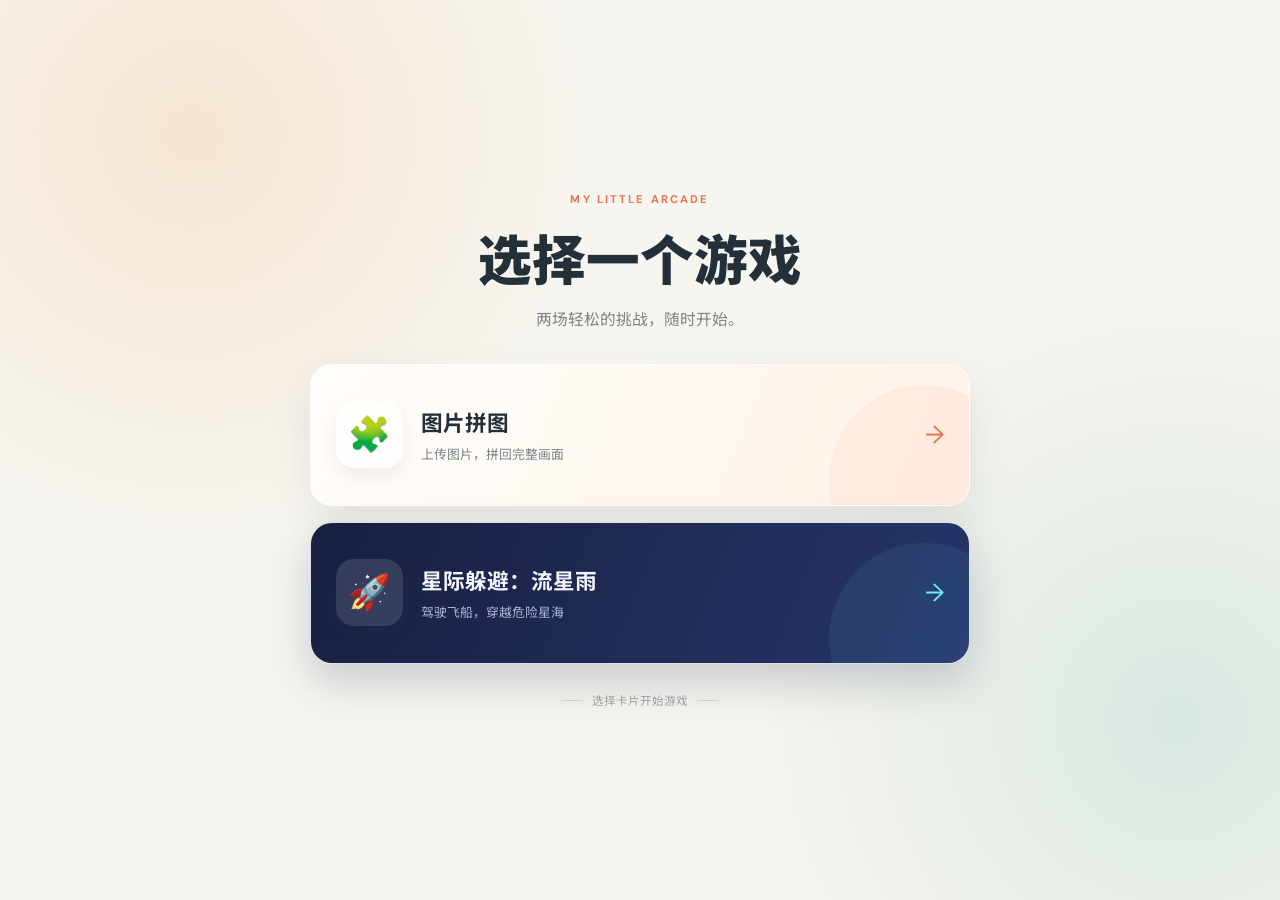
==== index.html @ c63aa3f0 "feat: add asteroid and puzzle games with HTML, CSS, and JavaScript implementations - Created asteroi" ====
<!doctype html>
<html lang="zh-CN">
<head>
  <meta charset="UTF-8">
  <meta name="viewport" content="width=device-width, initial-scale=1.0">
  <meta name="description" content="my-games 小游戏集合">
  <title>小游戏集合</title>
  <link rel="stylesheet" href="home.css">
</head>
<body>
  <main class="home-shell">
    <section class="home-content" aria-labelledby="home-title">
      <header class="home-heading">
        <p class="home-kicker">MY LITTLE ARCADE</p>
        <h1 id="home-title">选择一个游戏</h1>
        <p>两场轻松的挑战，随时开始。</p>
      </header>

      <nav class="game-grid" aria-label="游戏列表">
        <a class="game-card puzzle-card" href="puzzle.html">
          <span class="game-icon" aria-hidden="true">🧩</span>
          <span class="game-info"><strong>图片拼图</strong><small>上传图片，拼回完整画面</small></span>
          <span class="card-arrow" aria-hidden="true">→</span>
        </a>
        <a class="game-card space-card" href="asteroid.html">
          <span class="game-icon" aria-hidden="true">🚀</span>
          <span class="game-info"><strong>星际躲避：流星雨</strong><small>驾驶飞船，穿越危险星海</small></span>
          <span class="card-arrow" aria-hidden="true">→</span>
        </a>
      </nav>

      <footer class="home-footer"><span></span> 选择卡片开始游戏 <span></span></footer>
    </section>
  </main>
</body>
</html>
---- home.css ----
@import url('https://fonts.googleapis.com/css2?family=DM+Sans:wght@400;500;700&family=Noto+Sans+SC:wght@400;500;700;900&display=swap');

:root { --ink: #23303a; --muted: #7b8588; --paper: #f7f5ef; --coral: #e67352; }
* { box-sizing: border-box; }
body { min-width: 320px; min-height: 100vh; margin: 0; color: var(--ink); font-family: 'DM Sans', 'Noto Sans SC', sans-serif; background: radial-gradient(circle at 15% 15%, rgba(238, 191, 144, 0.3), transparent 29%), radial-gradient(circle at 92% 80%, rgba(167, 209, 201, 0.36), transparent 31%), var(--paper); }
.home-shell { display: grid; min-height: 100vh; padding: 30px 16px; place-items: center; }
.home-content { width: min(100%, 660px); animation: appear 550ms ease-out both; }
.home-heading { margin: 0 0 34px; text-align: center; }.home-kicker { margin: 0 0 12px; color: var(--coral); font-size: 0.7rem; font-weight: 700; letter-spacing: 0.19em; }
h1 { margin: 0; font-family: 'Noto Sans SC', sans-serif; font-size: clamp(2rem, 7vw, 3.35rem); font-weight: 900; letter-spacing: 0; }.home-heading p:last-child { margin: 12px 0 0; color: var(--muted); font-size: 0.98rem; }
.game-grid { display: grid; gap: 16px; }.game-card { position: relative; display: flex; min-height: 142px; align-items: center; gap: 18px; padding: 24px 25px; overflow: hidden; color: var(--ink); border: 1px solid rgba(255, 255, 255, 0.86); border-radius: 22px; box-shadow: 0 16px 40px rgba(70, 82, 79, 0.1); text-decoration: none; transition: transform 200ms ease, box-shadow 200ms ease; }.game-card::after { position: absolute; right: -50px; bottom: -70px; width: 190px; height: 190px; border-radius: 50%; content: ''; opacity: 0.5; }
.puzzle-card { background: linear-gradient(112deg, #fffdfa, #fff3e9); }.puzzle-card::after { background: rgba(239, 161, 113, 0.22); }.space-card { color: #f2f5ff; background: linear-gradient(112deg, #182040, #26356a); box-shadow: 0 18px 44px rgba(35, 49, 93, 0.22); }.space-card::after { background: rgba(101, 232, 241, 0.14); }
.game-card:hover, .game-card:focus-visible { box-shadow: 0 21px 47px rgba(70, 82, 79, 0.19); transform: translateY(-4px); }.space-card:hover, .space-card:focus-visible { box-shadow: 0 21px 47px rgba(35, 49, 93, 0.32); }.game-card:focus-visible { outline: 3px solid var(--coral); outline-offset: 4px; }
.game-icon { position: relative; z-index: 1; display: grid; width: 67px; height: 67px; flex: 0 0 67px; place-items: center; border-radius: 18px; background: rgba(255, 255, 255, 0.68); font-size: 2.15rem; box-shadow: 0 8px 18px rgba(69, 74, 71, 0.08); }.space-card .game-icon { background: rgba(255, 255, 255, 0.12); }
.game-info { position: relative; z-index: 1; display: grid; gap: 7px; min-width: 0; }.game-info strong { font-family: 'Noto Sans SC', sans-serif; font-size: clamp(1.05rem, 3.6vw, 1.35rem); font-weight: 700; }.game-info small { color: var(--muted); font-size: 0.8rem; }.space-card .game-info small { color: #aab4d4; }.card-arrow { position: relative; z-index: 1; margin-left: auto; color: var(--coral); font-size: 1.55rem; transition: transform 200ms ease; }.space-card .card-arrow { color: #70e9f4; }.game-card:hover .card-arrow, .game-card:focus-visible .card-arrow { transform: translateX(4px); }
.home-footer { display: flex; align-items: center; justify-content: center; gap: 9px; margin-top: 28px; color: #a0a7a6; font-size: 0.72rem; }.home-footer span { width: 22px; height: 1px; background: #d3d6d2; }
@keyframes appear { from { opacity: 0; transform: translateY(12px); } to { opacity: 1; transform: translateY(0); } }
@media (max-width: 480px) { .home-shell { padding: 24px 13px; }.home-heading { margin-bottom: 26px; }.game-card { min-height: 126px; gap: 13px; padding: 20px 17px; border-radius: 18px; }.game-icon { width: 56px; height: 56px; flex-basis: 56px; border-radius: 15px; font-size: 1.8rem; }.game-info small { font-size: 0.72rem; }.card-arrow { font-size: 1.3rem; } }
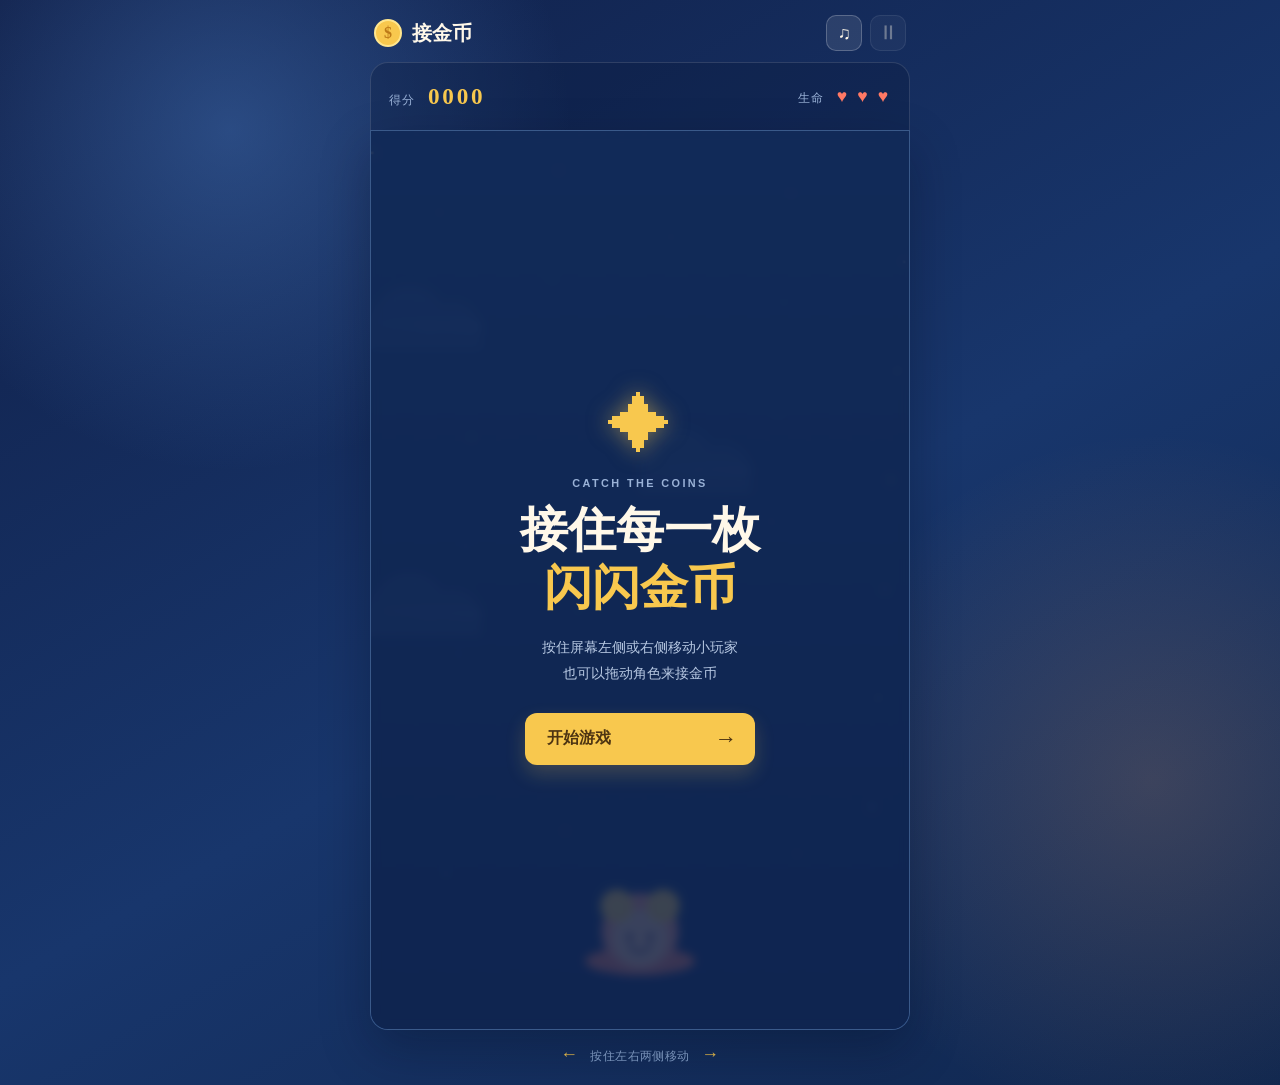
==== commit 9c7b0843: "完成接金币小游戏" ====
--- a/index.html
+++ b/index.html
@@ -2,35 +2,54 @@
 <html lang="zh-CN">
 <head>
   <meta charset="UTF-8">
-  <meta name="viewport" content="width=device-width, initial-scale=1.0">
-  <meta name="description" content="my-games 小游戏集合">
-  <title>小游戏集合</title>
-  <link rel="stylesheet" href="home.css">
+  <meta name="viewport" content="width=device-width, initial-scale=1.0, viewport-fit=cover">
+  <meta name="theme-color" content="#162b55">
+  <meta name="description" content="接金币，接住更多金币，挑战最高分。">
+  <title>接金币 | Catch the Coins</title>
+  <link rel="stylesheet" href="style.css">
 </head>
 <body>
-  <main class="home-shell">
-    <section class="home-content" aria-labelledby="home-title">
-      <header class="home-heading">
-        <p class="home-kicker">MY LITTLE ARCADE</p>
-        <h1 id="home-title">选择一个游戏</h1>
-        <p>两场轻松的挑战，随时开始。</p>
+  <main class="page-shell">
+    <section class="game-wrap" aria-label="接金币游戏">
+      <header class="topbar">
+        <div class="brand"><span class="brand-coin" aria-hidden="true">$</span><span>接金币</span></div>
+        <div class="top-actions">
+          <button class="icon-button" id="sound-button" type="button" aria-label="切换音效" aria-pressed="true">♫</button>
+          <button class="icon-button" id="pause-button" type="button" aria-label="暂停游戏" disabled>Ⅱ</button>
+        </div>
       </header>
 
-      <nav class="game-grid" aria-label="游戏列表">
-        <a class="game-card puzzle-card" href="puzzle.html">
-          <span class="game-icon" aria-hidden="true">🧩</span>
-          <span class="game-info"><strong>图片拼图</strong><small>上传图片，拼回完整画面</small></span>
-          <span class="card-arrow" aria-hidden="true">→</span>
-        </a>
-        <a class="game-card space-card" href="asteroid.html">
-          <span class="game-icon" aria-hidden="true">🚀</span>
-          <span class="game-info"><strong>星际躲避：流星雨</strong><small>驾驶飞船，穿越危险星海</small></span>
-          <span class="card-arrow" aria-hidden="true">→</span>
-        </a>
-      </nav>
+      <div class="scorebar" aria-live="polite">
+        <div><span class="label">得分</span><strong id="score">0000</strong></div>
+        <div class="lives" aria-label="剩余生命"><span class="label">生命</span><span id="lives" class="hearts">♥ ♥ ♥</span></div>
+      </div>
 
-      <footer class="home-footer"><span></span> 选择卡片开始游戏 <span></span></footer>
+      <div class="playfield-shell">
+        <canvas id="game-canvas" width="420" height="700" aria-label="游戏区域"></canvas>
+        <div id="start-screen" class="game-overlay">
+          <div class="overlay-art" aria-hidden="true">✦</div>
+          <p class="overline">CATCH THE COINS</p>
+          <h1>接住每一枚<br><em>闪闪金币</em></h1>
+          <p class="instructions">按住屏幕左侧或右侧移动小玩家<br>也可以拖动角色来接金币</p>
+          <button id="start-button" class="primary-button" type="button"><span>开始游戏</span><b aria-hidden="true">→</b></button>
+        </div>
+        <div id="pause-screen" class="game-overlay is-hidden">
+          <div class="pause-mark" aria-hidden="true">Ⅱ</div>
+          <p class="overline">PAUSED</p>
+          <h2>休息一下</h2>
+          <button id="resume-button" class="primary-button" type="button"><span>继续游戏</span><b aria-hidden="true">→</b></button>
+        </div>
+        <div id="game-over-screen" class="game-overlay is-hidden">
+          <div class="overlay-art" aria-hidden="true">✧</div>
+          <p class="overline">GAME OVER</p>
+          <h2>这次接到 <strong id="final-score">0</strong> 分</h2>
+          <p class="instructions">金币还在闪闪发光，<br>再来一次创造新纪录吧。</p>
+          <button id="restart-button" class="primary-button" type="button"><span>重新开始</span><b aria-hidden="true">↻</b></button>
+        </div>
+      </div>
+      <p class="control-hint"><span>←</span> 按住左右两侧移动 <span>→</span></p>
     </section>
   </main>
+  <script src="script.js"></script>
 </body>
 </html>
--- a/style.css
+++ b/style.css
@@ -0,0 +1,178 @@
+:root {
+  --navy: #162b55;
+  --blue: #294c8d;
+  --cream: #fff8e9;
+  --gold: #f8c84e;
+  --coral: #ff7965;
+  --muted: #9ab2d7;
+}
+
+* {
+  box-sizing: border-box;
+}
+
+body {
+  min-width: 320px;
+  min-height: 100vh;
+  margin: 0;
+  color: var(--cream);
+  font-family: Georgia, 'Noto Serif SC', serif;
+  background:
+    radial-gradient(circle at 18% 12%, rgba(72, 121, 191, .45), transparent 24%),
+    radial-gradient(circle at 90% 72%, rgba(244, 164, 97, .18), transparent 25%),
+    linear-gradient(150deg, #101f48 0%, #18366c 54%, #10274f 100%);
+}
+
+button {
+  font: inherit;
+}
+
+button {
+  -webkit-tap-highlight-color: transparent;
+}
+
+.page-shell {
+  display: grid;
+  min-height: 100svh;
+  padding: max(16px, env(safe-area-inset-top)) 16px max(20px, env(safe-area-inset-bottom));
+  place-items: center;
+}
+
+.game-wrap {
+  width: min(100%, 540px);
+}
+
+.topbar, .scorebar {
+  display: flex;
+  align-items: center;
+  justify-content: space-between;
+}
+
+.topbar {
+  height: 46px;
+  padding: 0 4px 12px;
+}
+
+.brand {
+  display: flex;
+  align-items: center;
+  gap: 10px;
+  font-size: 1.25rem;
+  font-weight: 700;
+}
+
+.brand-coin {
+  display: grid;
+  width: 28px;
+  height: 28px;
+  place-items: center;
+  border: 2px solid #ffe68e;
+  border-radius: 50%;
+  color: #bd7a18;
+  background: var(--gold);
+  font: 700 1rem Georgia, serif;
+}
+
+.top-actions { display: flex; gap: 8px; }
+.icon-button {
+  width: 36px;
+  height: 36px;
+  padding: 0;
+  border: 1px solid rgba(255,255,255,.22);
+  border-radius: 10px;
+  color: var(--cream);
+  background: rgba(255,255,255,.1);
+  cursor: pointer;
+  font: 700 1.1rem Arial, sans-serif;
+}
+.icon-button:disabled { opacity: .38; cursor: default; }
+.icon-button:not(:disabled):active { transform: scale(.94); }
+
+.scorebar {
+  height: 68px;
+  padding: 0 18px;
+  border: 1px solid rgba(255,255,255,.13);
+  border-bottom: 0;
+  border-radius: 18px 18px 0 0;
+  background: rgba(11, 26, 61, .32);
+}
+.scorebar > div { display: flex; align-items: baseline; gap: 12px; }
+.label { color: var(--muted); font-size: .75rem; letter-spacing: .12em; }
+#score { color: var(--gold); font-size: 1.45rem; letter-spacing: .12em; }
+.hearts { color: var(--coral); font-size: 1.1rem; letter-spacing: .16em; white-space: nowrap; }
+
+.playfield-shell {
+  position: relative;
+  width: 100%;
+  overflow: hidden;
+  border: 1px solid rgba(255,255,255,.13);
+  border-radius: 0 0 18px 18px;
+  box-shadow: 0 20px 50px rgba(3, 11, 31, .3);
+  background: #1d4279;
+  aspect-ratio: 3 / 5;
+}
+#game-canvas { display: block; width: 100%; height: 100%; touch-action: none; cursor: crosshair; }
+.game-overlay {
+  position: absolute;
+  inset: 0;
+  display: flex;
+  align-items: center;
+  justify-content: center;
+  flex-direction: column;
+  padding: 30px;
+  text-align: center;
+  background: rgba(15, 36, 77, .82);
+  backdrop-filter: blur(5px);
+  transition: opacity 240ms ease, visibility 240ms ease;
+}
+.game-overlay.is-hidden { opacity: 0; visibility: hidden; pointer-events: none; }
+.overlay-art, .pause-mark { color: var(--gold); font: 4rem Georgia, serif; line-height: 1; text-shadow: 0 0 22px rgba(248,200,78,.5); animation: twinkle 2.2s ease-in-out infinite; }
+.pause-mark { font: 700 3rem Arial, sans-serif; }
+.overline { margin: 18px 0 12px; color: var(--muted); font: 700 .68rem Arial, sans-serif; letter-spacing: .22em; }
+.game-overlay h1, .game-overlay h2 { margin: 0; color: var(--cream); font-weight: 700; line-height: 1.2; }
+.game-overlay h1 { font-size: clamp(2rem, 8vw, 3rem); }
+.game-overlay h1 em { color: var(--gold); font-style: normal; }
+.game-overlay h2 { font-size: 2rem; }
+.game-overlay h2 strong { color: var(--gold); }
+.instructions { margin: 18px 0 26px; color: #b7c8e2; font-size: .9rem; line-height: 1.8; }
+.primary-button { display: flex; align-items: center; justify-content: space-between; width: min(100%, 230px); min-height: 52px; padding: 0 18px 0 22px; border: 0; border-radius: 12px; color: #4d3412; background: var(--gold); box-shadow: 0 9px 20px rgba(248,200,78,.2); cursor: pointer; font-weight: 700; }
+.primary-button b { font: 1.4rem Arial, sans-serif; }
+.primary-button:hover { filter: brightness(1.08); transform: translateY(-2px); }
+.primary-button:active { transform: translateY(1px); }
+.control-hint { margin: 14px 0 0; color: #89a5ce; text-align: center; font-size: .75rem; letter-spacing: .04em; }
+.control-hint span { margin: 0 8px; color: var(--gold); font: 1.1rem Arial, sans-serif; }
+
+@media (max-height: 740px) and (min-width: 480px) {
+  .playfield-shell { max-height: 66vh; }
+}
+
+@keyframes card-in {
+  from { opacity: 0; transform: translateY(15px); }
+  to { opacity: 1; transform: translateY(0); }
+}
+
+@keyframes solved-pop {
+  0%, 100% { transform: scale(1); }
+  50% { transform: scale(0.94); }
+}
+
+@media (max-width: 460px) {
+  .app-shell {
+    padding: 15px 10px;
+  }
+
+  .game-card {
+    padding: 25px 18px;
+    border-radius: 22px;
+  }
+
+  .toolbar {
+    gap: 8px;
+  }
+
+  .upload-button,
+  .restart-button {
+    min-height: 43px;
+    font-size: 0.82rem;
+  }
+}
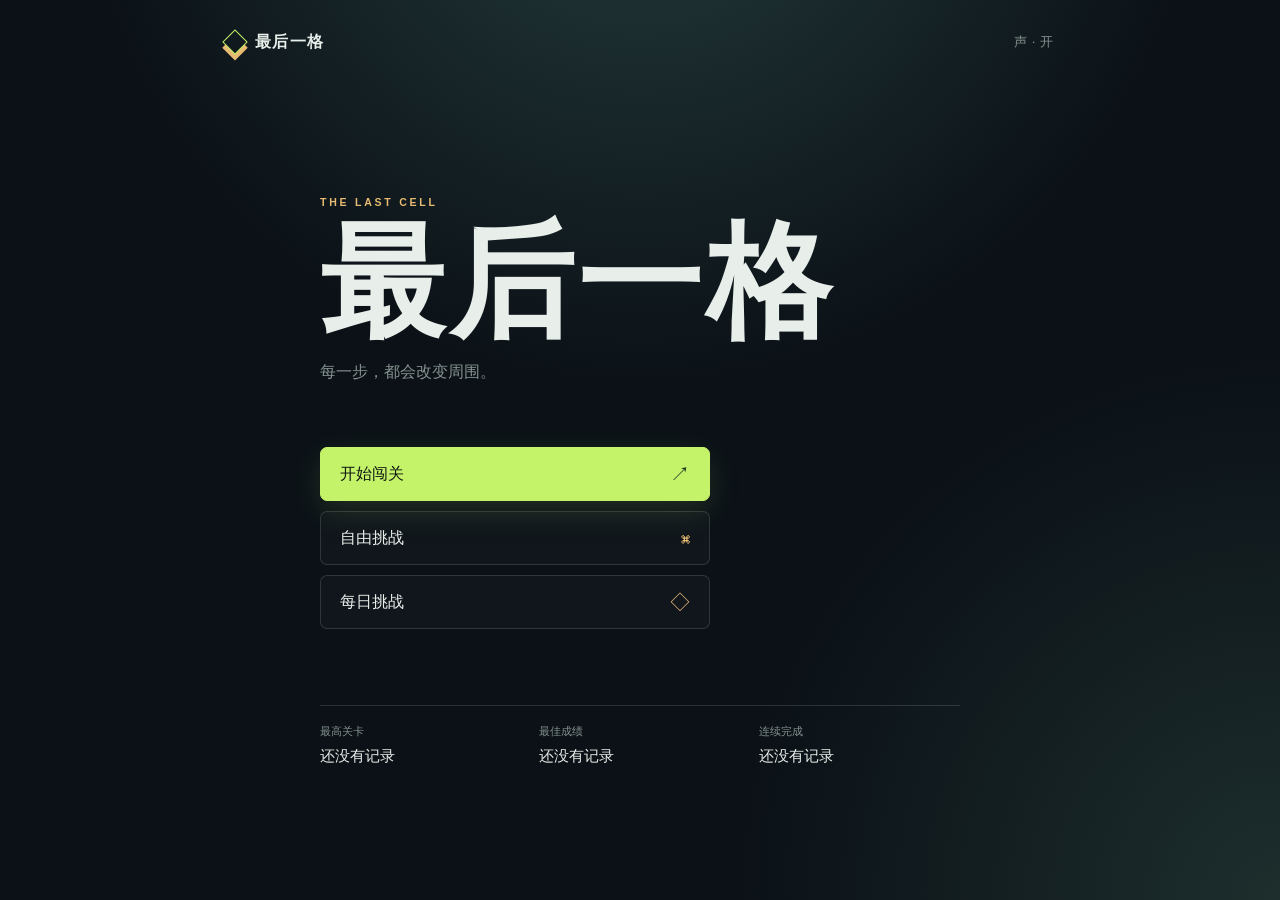
==== commit 1378bafd: "完成最后一格小游戏" ====
--- a/index.html
+++ b/index.html
@@ -2,54 +2,32 @@
 <html lang="zh-CN">
 <head>
   <meta charset="UTF-8">
-  <meta name="viewport" content="width=device-width, initial-scale=1.0, viewport-fit=cover">
-  <meta name="theme-color" content="#162b55">
-  <meta name="description" content="接金币，接住更多金币，挑战最高分。">
-  <title>接金币 | Catch the Coins</title>
+  <meta name="viewport" content="width=device-width, initial-scale=1, viewport-fit=cover">
+  <meta name="theme-color" content="#0b1117">
+  <meta name="description" content="最后一格：每一步，都会改变周围。">
+  <title>最后一格 | THE LAST CELL</title>
   <link rel="stylesheet" href="style.css">
 </head>
 <body>
-  <main class="page-shell">
-    <section class="game-wrap" aria-label="接金币游戏">
-      <header class="topbar">
-        <div class="brand"><span class="brand-coin" aria-hidden="true">$</span><span>接金币</span></div>
-        <div class="top-actions">
-          <button class="icon-button" id="sound-button" type="button" aria-label="切换音效" aria-pressed="true">♫</button>
-          <button class="icon-button" id="pause-button" type="button" aria-label="暂停游戏" disabled>Ⅱ</button>
-        </div>
-      </header>
-
-      <div class="scorebar" aria-live="polite">
-        <div><span class="label">得分</span><strong id="score">0000</strong></div>
-        <div class="lives" aria-label="剩余生命"><span class="label">生命</span><span id="lives" class="hearts">♥ ♥ ♥</span></div>
-      </div>
-
-      <div class="playfield-shell">
-        <canvas id="game-canvas" width="420" height="700" aria-label="游戏区域"></canvas>
-        <div id="start-screen" class="game-overlay">
-          <div class="overlay-art" aria-hidden="true">✦</div>
-          <p class="overline">CATCH THE COINS</p>
-          <h1>接住每一枚<br><em>闪闪金币</em></h1>
-          <p class="instructions">按住屏幕左侧或右侧移动小玩家<br>也可以拖动角色来接金币</p>
-          <button id="start-button" class="primary-button" type="button"><span>开始游戏</span><b aria-hidden="true">→</b></button>
-        </div>
-        <div id="pause-screen" class="game-overlay is-hidden">
-          <div class="pause-mark" aria-hidden="true">Ⅱ</div>
-          <p class="overline">PAUSED</p>
-          <h2>休息一下</h2>
-          <button id="resume-button" class="primary-button" type="button"><span>继续游戏</span><b aria-hidden="true">→</b></button>
-        </div>
-        <div id="game-over-screen" class="game-overlay is-hidden">
-          <div class="overlay-art" aria-hidden="true">✧</div>
-          <p class="overline">GAME OVER</p>
-          <h2>这次接到 <strong id="final-score">0</strong> 分</h2>
-          <p class="instructions">金币还在闪闪发光，<br>再来一次创造新纪录吧。</p>
-          <button id="restart-button" class="primary-button" type="button"><span>重新开始</span><b aria-hidden="true">↻</b></button>
-        </div>
-      </div>
-      <p class="control-hint"><span>←</span> 按住左右两侧移动 <span>→</span></p>
+  <main class="app-shell">
+    <header class="site-header">
+      <button class="back-button is-hidden" id="back-button" type="button" aria-label="返回首页">← <span>返回</span></button>
+      <a class="wordmark" href="#home" aria-label="最后一格首页"><span class="mark" aria-hidden="true"></span><span>最后一格</span></a>
+      <button class="sound-button" id="sound-button" type="button" aria-label="切换声音" aria-pressed="true">声 · 开</button>
+    </header>
+    <section id="home-screen" class="screen home-screen">
+      <div class="hero-copy"><p class="eyebrow">THE LAST CELL</p><h1>最后一格</h1><p class="tagline">每一步，都会改变周围。</p></div>
+      <div class="home-actions"><button class="action-button primary" data-mode="campaign" type="button"><span>开始闯关</span><b>↗</b></button><button class="action-button" data-mode="free" type="button"><span>自由挑战</span><b>⌘</b></button><button class="action-button" data-mode="daily" type="button"><span>每日挑战</span><b>◇</b></button></div>
+      <div class="home-stats"><div><span>最高关卡</span><strong id="home-level">还没有记录</strong></div><div><span>最佳成绩</span><strong id="home-best">还没有记录</strong></div><div><span>连续完成</span><strong id="home-streak">还没有记录</strong></div></div>
     </section>
-  </main>
-  <script src="script.js"></script>
+    <section id="select-screen" class="screen select-screen is-hidden"><div class="section-heading"><p class="eyebrow" id="select-eyebrow">SELECT LEVEL</p><h2 id="select-title">选择关卡</h2></div><div id="level-groups" class="level-groups"></div></section>
+    <section id="game-screen" class="screen game-screen is-hidden">
+      <div class="game-heading"><div><p class="eyebrow" id="game-mode-label">CAMPAIGN</p><h2 id="level-title">第 1 关</h2></div><div class="game-metrics"><span>步数 <strong id="moves">0</strong></span><span>最佳 <strong id="best">—</strong></span></div></div>
+      <div class="rule-line"><span id="board-size">4 × 4</span><span id="level-difficulty">初见</span></div><div id="board" class="board" role="grid" aria-label="益智棋盘"></div>
+      <div class="game-tools"><button class="tool-button" id="restart-button" type="button"><span class="tool-icon">↻</span>重新开始</button><button class="tool-button" id="hint-button" type="button"><span class="tool-icon">✦</span>提示：<span id="hint-count">3 / 3</span></button><button class="tool-button" id="pause-button" type="button"><span class="tool-icon">Ⅱ</span>暂停</button></div><p class="game-note">点亮的格子会改变上下左右。让所有格子归于安静。</p>
+    </section>
+    <div id="pause-overlay" class="modal is-hidden" role="dialog" aria-modal="true"><div class="modal-panel"><p class="eyebrow">PAUSED</p><h2>先停在这里</h2><button class="action-button primary" id="resume-button" type="button"><span>继续游戏</span><b>→</b></button></div></div>
+    <div id="result-overlay" class="modal is-hidden" role="dialog" aria-modal="true"><div class="modal-panel result-panel"><p class="eyebrow">PUZZLE COMPLETE</p><div id="stars" class="stars">★★★</div><h2>完成！</h2><p id="result-copy"></p><p id="result-message" class="result-message"></p><div class="result-actions"><button class="action-button primary" id="again-button" type="button"><span>再玩一次</span><b>↻</b></button><button class="action-button" id="next-button" type="button"><span>下一关</span><b>→</b></button></div></div></div>
+  </main><script src="script.js"></script>
 </body>
 </html>
--- a/style.css
+++ b/style.css
@@ -1,178 +1 @@
-:root {
-  --navy: #162b55;
-  --blue: #294c8d;
-  --cream: #fff8e9;
-  --gold: #f8c84e;
-  --coral: #ff7965;
-  --muted: #9ab2d7;
-}
-
-* {
-  box-sizing: border-box;
-}
-
-body {
-  min-width: 320px;
-  min-height: 100vh;
-  margin: 0;
-  color: var(--cream);
-  font-family: Georgia, 'Noto Serif SC', serif;
-  background:
-    radial-gradient(circle at 18% 12%, rgba(72, 121, 191, .45), transparent 24%),
-    radial-gradient(circle at 90% 72%, rgba(244, 164, 97, .18), transparent 25%),
-    linear-gradient(150deg, #101f48 0%, #18366c 54%, #10274f 100%);
-}
-
-button {
-  font: inherit;
-}
-
-button {
-  -webkit-tap-highlight-color: transparent;
-}
-
-.page-shell {
-  display: grid;
-  min-height: 100svh;
-  padding: max(16px, env(safe-area-inset-top)) 16px max(20px, env(safe-area-inset-bottom));
-  place-items: center;
-}
-
-.game-wrap {
-  width: min(100%, 540px);
-}
-
-.topbar, .scorebar {
-  display: flex;
-  align-items: center;
-  justify-content: space-between;
-}
-
-.topbar {
-  height: 46px;
-  padding: 0 4px 12px;
-}
-
-.brand {
-  display: flex;
-  align-items: center;
-  gap: 10px;
-  font-size: 1.25rem;
-  font-weight: 700;
-}
-
-.brand-coin {
-  display: grid;
-  width: 28px;
-  height: 28px;
-  place-items: center;
-  border: 2px solid #ffe68e;
-  border-radius: 50%;
-  color: #bd7a18;
-  background: var(--gold);
-  font: 700 1rem Georgia, serif;
-}
-
-.top-actions { display: flex; gap: 8px; }
-.icon-button {
-  width: 36px;
-  height: 36px;
-  padding: 0;
-  border: 1px solid rgba(255,255,255,.22);
-  border-radius: 10px;
-  color: var(--cream);
-  background: rgba(255,255,255,.1);
-  cursor: pointer;
-  font: 700 1.1rem Arial, sans-serif;
-}
-.icon-button:disabled { opacity: .38; cursor: default; }
-.icon-button:not(:disabled):active { transform: scale(.94); }
-
-.scorebar {
-  height: 68px;
-  padding: 0 18px;
-  border: 1px solid rgba(255,255,255,.13);
-  border-bottom: 0;
-  border-radius: 18px 18px 0 0;
-  background: rgba(11, 26, 61, .32);
-}
-.scorebar > div { display: flex; align-items: baseline; gap: 12px; }
-.label { color: var(--muted); font-size: .75rem; letter-spacing: .12em; }
-#score { color: var(--gold); font-size: 1.45rem; letter-spacing: .12em; }
-.hearts { color: var(--coral); font-size: 1.1rem; letter-spacing: .16em; white-space: nowrap; }
-
-.playfield-shell {
-  position: relative;
-  width: 100%;
-  overflow: hidden;
-  border: 1px solid rgba(255,255,255,.13);
-  border-radius: 0 0 18px 18px;
-  box-shadow: 0 20px 50px rgba(3, 11, 31, .3);
-  background: #1d4279;
-  aspect-ratio: 3 / 5;
-}
-#game-canvas { display: block; width: 100%; height: 100%; touch-action: none; cursor: crosshair; }
-.game-overlay {
-  position: absolute;
-  inset: 0;
-  display: flex;
-  align-items: center;
-  justify-content: center;
-  flex-direction: column;
-  padding: 30px;
-  text-align: center;
-  background: rgba(15, 36, 77, .82);
-  backdrop-filter: blur(5px);
-  transition: opacity 240ms ease, visibility 240ms ease;
-}
-.game-overlay.is-hidden { opacity: 0; visibility: hidden; pointer-events: none; }
-.overlay-art, .pause-mark { color: var(--gold); font: 4rem Georgia, serif; line-height: 1; text-shadow: 0 0 22px rgba(248,200,78,.5); animation: twinkle 2.2s ease-in-out infinite; }
-.pause-mark { font: 700 3rem Arial, sans-serif; }
-.overline { margin: 18px 0 12px; color: var(--muted); font: 700 .68rem Arial, sans-serif; letter-spacing: .22em; }
-.game-overlay h1, .game-overlay h2 { margin: 0; color: var(--cream); font-weight: 700; line-height: 1.2; }
-.game-overlay h1 { font-size: clamp(2rem, 8vw, 3rem); }
-.game-overlay h1 em { color: var(--gold); font-style: normal; }
-.game-overlay h2 { font-size: 2rem; }
-.game-overlay h2 strong { color: var(--gold); }
-.instructions { margin: 18px 0 26px; color: #b7c8e2; font-size: .9rem; line-height: 1.8; }
-.primary-button { display: flex; align-items: center; justify-content: space-between; width: min(100%, 230px); min-height: 52px; padding: 0 18px 0 22px; border: 0; border-radius: 12px; color: #4d3412; background: var(--gold); box-shadow: 0 9px 20px rgba(248,200,78,.2); cursor: pointer; font-weight: 700; }
-.primary-button b { font: 1.4rem Arial, sans-serif; }
-.primary-button:hover { filter: brightness(1.08); transform: translateY(-2px); }
-.primary-button:active { transform: translateY(1px); }
-.control-hint { margin: 14px 0 0; color: #89a5ce; text-align: center; font-size: .75rem; letter-spacing: .04em; }
-.control-hint span { margin: 0 8px; color: var(--gold); font: 1.1rem Arial, sans-serif; }
-
-@media (max-height: 740px) and (min-width: 480px) {
-  .playfield-shell { max-height: 66vh; }
-}
-
-@keyframes card-in {
-  from { opacity: 0; transform: translateY(15px); }
-  to { opacity: 1; transform: translateY(0); }
-}
-
-@keyframes solved-pop {
-  0%, 100% { transform: scale(1); }
-  50% { transform: scale(0.94); }
-}
-
-@media (max-width: 460px) {
-  .app-shell {
-    padding: 15px 10px;
-  }
-
-  .game-card {
-    padding: 25px 18px;
-    border-radius: 22px;
-  }
-
-  .toolbar {
-    gap: 8px;
-  }
-
-  .upload-button,
-  .restart-button {
-    min-height: 43px;
-    font-size: 0.82rem;
-  }
-}+:root{--ink:#e8eee9;--muted:#84918e;--line:rgba(232,238,233,.14);--off:#182326;--on:#c4f36a;--accent:#e8bb72}*{box-sizing:border-box}html{min-width:320px;background:#0b1117}body{min-height:100svh;margin:0;color:var(--ink);font-family:Georgia,'Noto Serif SC',serif;background:radial-gradient(circle at 50% -20%,#253d3d 0,transparent 45%),radial-gradient(circle at 100% 100%,#1d2e2d 0,transparent 35%),#0b1117}button,a{-webkit-tap-highlight-color:transparent}button{font:inherit}.app-shell{width:min(100%,940px);min-height:100svh;margin:auto;padding:max(22px,env(safe-area-inset-top)) clamp(18px,5vw,56px) max(28px,env(safe-area-inset-bottom))}.site-header{display:flex;align-items:center;justify-content:space-between;min-height:40px}.wordmark{display:flex;align-items:center;gap:11px;color:var(--ink);font-size:1rem;font-weight:700;letter-spacing:.08em;text-decoration:none}.mark{width:18px;height:18px;display:block;border:1px solid var(--on);box-shadow:4px 4px 0 var(--accent);transform:rotate(45deg)}.back-button,.sound-button{padding:8px 0;border:0;color:var(--muted);background:none;cursor:pointer;font-size:.82rem}.sound-button{letter-spacing:.06em}.back-button:hover,.sound-button:hover{color:var(--ink)}.is-hidden{display:none!important}.screen{animation:arrive .42s ease both}.home-screen{max-width:640px;margin:0 auto;padding:clamp(82px,15vh,150px) 0 30px}.eyebrow{margin:0 0 16px;color:var(--accent);font:700 .66rem/1 Arial,sans-serif;letter-spacing:.26em}.hero-copy h1{margin:0;font-size:clamp(3.6rem,14vw,7.8rem);line-height:.95;letter-spacing:.03em}.tagline{margin:20px 0 0;color:var(--muted);font-size:1rem}.home-actions{display:grid;gap:10px;max-width:390px;margin-top:64px}.action-button{display:flex;align-items:center;justify-content:space-between;width:100%;min-height:54px;padding:0 19px;border:1px solid var(--line);border-radius:7px;color:var(--ink);background:rgba(255,255,255,.025);cursor:pointer;text-align:left;transition:border-color .2s,background .2s,transform .2s}.action-button b{color:var(--accent);font:1.25rem Arial,sans-serif}.action-button:hover{border-color:rgba(232,238,233,.4);background:rgba(255,255,255,.07);transform:translateX(3px)}.action-button:active,.tool-button:active{transform:scale(.98)}.action-button.primary{border-color:var(--on);color:#101812;background:var(--on);box-shadow:0 10px 32px rgba(196,243,106,.13)}.action-button.primary b{color:#253d25}.home-stats{display:grid;grid-template-columns:repeat(3,1fr);gap:18px;margin-top:76px;padding-top:18px;border-top:1px solid var(--line)}.home-stats span,.home-stats strong{display:block}.home-stats span{margin-bottom:8px;color:var(--muted);font-size:.7rem}.home-stats strong{font-size:.92rem;font-weight:400}.select-screen,.game-screen{width:min(100%,640px);margin:0 auto;padding-top:clamp(48px,8vh,88px)}.section-heading h2,.game-heading h2{margin:0;font-size:clamp(2rem,7vw,3.2rem);letter-spacing:.04em}.level-groups{display:grid;gap:26px;margin-top:44px}.level-group h3{display:flex;justify-content:space-between;margin:0 0 10px;color:var(--muted);font:700 .72rem Arial,sans-serif;letter-spacing:.1em}.level-grid{display:grid;grid-template-columns:repeat(10,1fr);gap:6px}.level-cell{display:grid;aspect-ratio:1;place-items:center;min-width:0;padding:0;border:1px solid var(--line);border-radius:5px;color:var(--muted);background:rgba(255,255,255,.025);cursor:pointer;font:.82rem Arial,sans-serif}.level-cell:hover,.level-cell.current{border-color:var(--on);color:var(--on)}.level-cell.done{color:var(--accent)}.level-cell.locked{cursor:not-allowed;opacity:.38}.game-heading{display:flex;align-items:end;justify-content:space-between;gap:18px}.game-heading .eyebrow{margin-bottom:12px}.game-metrics{display:flex;gap:16px;color:var(--muted);font-size:.78rem;white-space:nowrap}.game-metrics strong{margin-left:5px;color:var(--ink);font-size:1.05rem;font-weight:400}.rule-line{display:flex;justify-content:space-between;margin:20px 0 12px;color:var(--muted);font:.72rem Arial,sans-serif;letter-spacing:.12em;text-transform:uppercase}.board{display:grid;gap:clamp(6px,1.8vw,11px);width:min(100%,570px);margin:0 auto;padding:clamp(12px,2.7vw,20px);border:1px solid var(--line);border-radius:13px;background:rgba(10,16,19,.65);box-shadow:0 22px 70px rgba(0,0,0,.25),inset 0 1px rgba(255,255,255,.05);touch-action:manipulation}.cell{position:relative;aspect-ratio:1;min-width:0;padding:0;border:1px solid rgba(255,255,255,.06);border-radius:clamp(6px,1.5vw,11px);background:var(--off);cursor:pointer;transition:background .22s,box-shadow .22s,transform .16s}.cell:after{position:absolute;inset:28%;border-radius:50%;background:rgba(255,255,255,.12);content:'';opacity:0;transition:opacity .2s}.cell.on{border-color:rgba(196,243,106,.5);background:var(--on);box-shadow:0 0 22px rgba(196,243,106,.25)}.cell.on:after{opacity:1;background:rgba(255,255,255,.3)}.cell:active{transform:scale(.91)}.cell.hint{animation:hint 1s ease-in-out 2}.game-tools{display:flex;gap:7px;margin:18px 0 0}.tool-button{flex:1;min-height:45px;padding:0 8px;border:1px solid var(--line);border-radius:6px;color:var(--muted);background:transparent;cursor:pointer;font-size:.76rem}.tool-button:hover{color:var(--ink);border-color:rgba(232,238,233,.4)}.tool-icon{margin-right:5px;color:var(--accent)}.game-note{margin:16px 0;color:var(--muted);text-align:center;font-size:.75rem}.modal{position:fixed;inset:0;z-index:5;display:grid;place-items:center;padding:20px;background:rgba(5,9,12,.78);backdrop-filter:blur(9px)}.modal-panel{width:min(100%,410px);padding:36px 28px;border:1px solid var(--line);border-radius:10px;background:#141f20;box-shadow:0 24px 80px rgba(0,0,0,.35);text-align:center;animation:arrive .3s ease both}.modal-panel h2{margin:0 0 24px;font-size:2.2rem}.modal-panel .action-button{margin-top:16px}.stars{margin:-6px 0 14px;color:var(--on);font-size:1.8rem;letter-spacing:.18em;text-shadow:0 0 14px rgba(196,243,106,.3);animation:stars-in .6s .12s both}.result-panel p:not(.eyebrow){color:var(--muted);font-size:.9rem;line-height:1.7}.result-message{color:var(--accent)!important;font-size:.8rem!important}.result-actions{display:grid;gap:7px;margin-top:20px}@keyframes arrive{from{opacity:0;transform:translateY(12px)}to{opacity:1;transform:translateY(0)}}@keyframes hint{0%,100%{box-shadow:0 0 0 rgba(232,187,114,0)}50%{box-shadow:0 0 28px rgba(232,187,114,.9);border-color:var(--accent);transform:scale(.95)}}@keyframes stars-in{from{opacity:0;transform:scale(.6)}to{opacity:1;transform:scale(1)}}.board.solved{animation:solved .7s ease}@keyframes solved{35%{transform:scale(.97);box-shadow:0 0 44px rgba(196,243,106,.5)}100%{transform:scale(1)}}@media(max-width:500px){.home-screen{padding-top:72px}.home-stats{gap:8px}.home-stats strong{font-size:.78rem}.level-grid{gap:4px}.level-cell{font-size:.67rem}.game-heading{align-items:start;flex-direction:column;gap:10px}.game-metrics{width:100%;justify-content:space-between}.game-tools{gap:4px}.tool-button{font-size:.68rem}.tool-icon{display:none}}
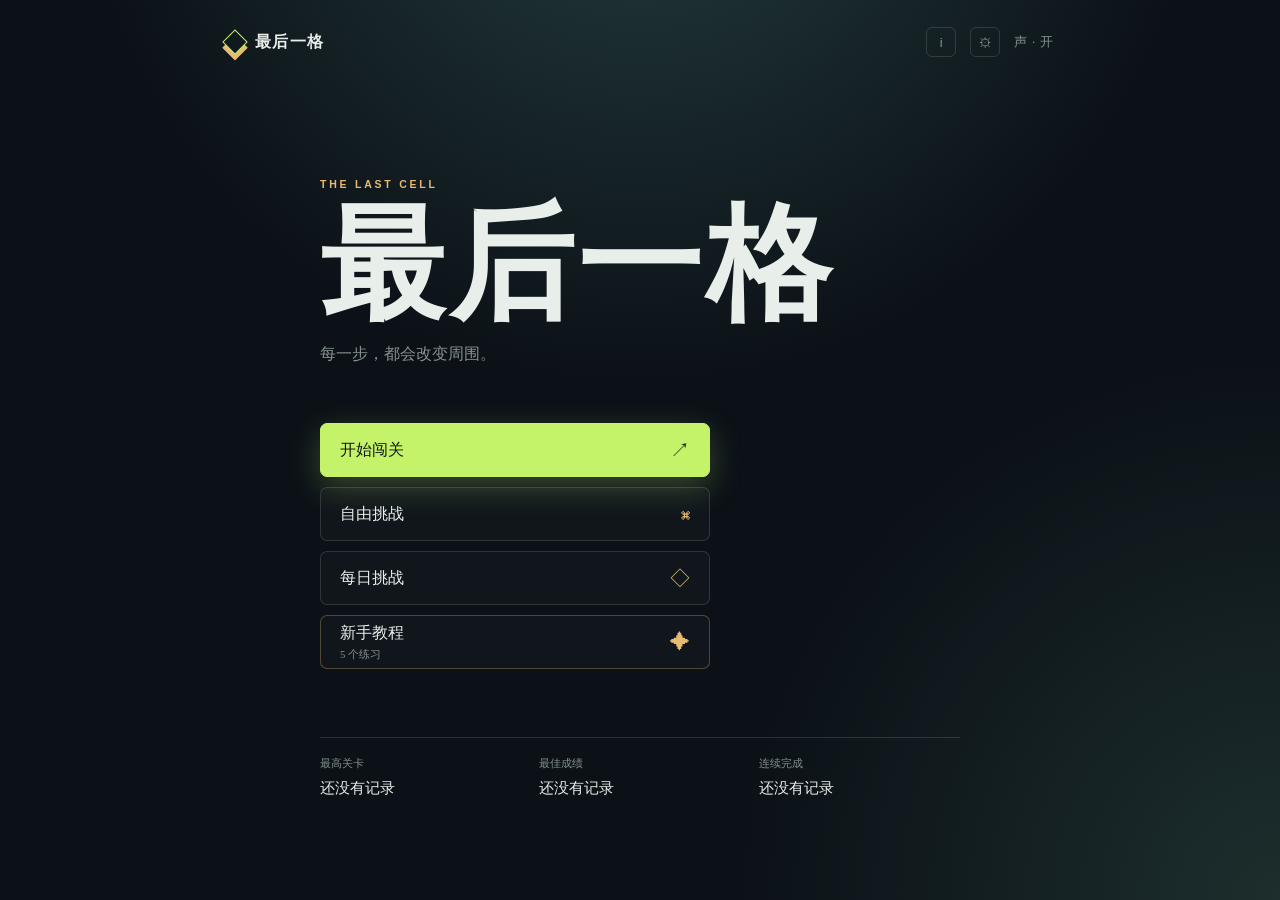
==== commit b410c20e: "优化最后一格游戏体验" ====
--- a/index.html
+++ b/index.html
@@ -13,21 +13,24 @@
     <header class="site-header">
       <button class="back-button is-hidden" id="back-button" type="button" aria-label="返回首页">← <span>返回</span></button>
       <a class="wordmark" href="#home" aria-label="最后一格首页"><span class="mark" aria-hidden="true"></span><span>最后一格</span></a>
-      <button class="sound-button" id="sound-button" type="button" aria-label="切换声音" aria-pressed="true">声 · 开</button>
+      <div class="header-actions"><button class="header-icon" id="info-button" type="button" aria-label="游戏说明">i</button><button class="header-icon" id="settings-button" type="button" aria-label="设置">⚙</button><button class="sound-button" id="sound-button" type="button" aria-label="切换按键音" aria-pressed="true">声 · 开</button></div>
     </header>
     <section id="home-screen" class="screen home-screen">
       <div class="hero-copy"><p class="eyebrow">THE LAST CELL</p><h1>最后一格</h1><p class="tagline">每一步，都会改变周围。</p></div>
-      <div class="home-actions"><button class="action-button primary" data-mode="campaign" type="button"><span>开始闯关</span><b>↗</b></button><button class="action-button" data-mode="free" type="button"><span>自由挑战</span><b>⌘</b></button><button class="action-button" data-mode="daily" type="button"><span>每日挑战</span><b>◇</b></button></div>
+      <div class="home-actions"><button class="action-button primary" data-mode="campaign" type="button"><span>开始闯关</span><b>↗</b></button><button class="action-button" data-mode="free" type="button"><span>自由挑战</span><b>⌘</b></button><button class="action-button" data-mode="daily" type="button"><span>每日挑战</span><b>◇</b></button><button class="action-button tutorial-entry" id="tutorial-button" type="button"><span>新手教程 <small id="tutorial-status">5 个练习</small></span><b>✦</b></button></div>
       <div class="home-stats"><div><span>最高关卡</span><strong id="home-level">还没有记录</strong></div><div><span>最佳成绩</span><strong id="home-best">还没有记录</strong></div><div><span>连续完成</span><strong id="home-streak">还没有记录</strong></div></div>
     </section>
+    <section id="tutorial-screen" class="screen select-screen is-hidden"><div class="section-heading"><p class="eyebrow">FIRST LIGHT</p><h2>新手教程</h2><p class="section-lede">五个小练习，带你熟悉每一次改变。</p></div><div id="tutorial-levels" class="tutorial-levels"></div></section>
     <section id="select-screen" class="screen select-screen is-hidden"><div class="section-heading"><p class="eyebrow" id="select-eyebrow">SELECT LEVEL</p><h2 id="select-title">选择关卡</h2></div><div id="level-groups" class="level-groups"></div></section>
     <section id="game-screen" class="screen game-screen is-hidden">
       <div class="game-heading"><div><p class="eyebrow" id="game-mode-label">CAMPAIGN</p><h2 id="level-title">第 1 关</h2></div><div class="game-metrics"><span>步数 <strong id="moves">0</strong></span><span>最佳 <strong id="best">—</strong></span></div></div>
       <div class="rule-line"><span id="board-size">4 × 4</span><span id="level-difficulty">初见</span></div><div id="board" class="board" role="grid" aria-label="益智棋盘"></div>
-      <div class="game-tools"><button class="tool-button" id="restart-button" type="button"><span class="tool-icon">↻</span>重新开始</button><button class="tool-button" id="hint-button" type="button"><span class="tool-icon">✦</span>提示：<span id="hint-count">3 / 3</span></button><button class="tool-button" id="pause-button" type="button"><span class="tool-icon">Ⅱ</span>暂停</button></div><p class="game-note">点亮的格子会改变上下左右。让所有格子归于安静。</p>
+      <div id="tutorial-guide" class="tutorial-guide is-hidden"><strong id="tutorial-step">看这里</strong><span id="tutorial-tip">每次点击都会改变自己和相邻的格子。</span></div><div class="game-tools"><button class="tool-button" id="restart-button" type="button"><span class="tool-icon">↻</span>重新开始</button><button class="tool-button" id="undo-button" type="button" disabled><span class="tool-icon">↶</span>撤回</button><button class="tool-button" id="hint-button" type="button"><span class="tool-icon">✦</span>提示：<span id="hint-count">3 / 3</span></button><button class="tool-button" id="pause-button" type="button"><span class="tool-icon">Ⅱ</span>暂停</button></div><p class="game-note">点亮的格子会改变上下左右。让所有格子归于安静。</p>
     </section>
-    <div id="pause-overlay" class="modal is-hidden" role="dialog" aria-modal="true"><div class="modal-panel"><p class="eyebrow">PAUSED</p><h2>先停在这里</h2><button class="action-button primary" id="resume-button" type="button"><span>继续游戏</span><b>→</b></button></div></div>
-    <div id="result-overlay" class="modal is-hidden" role="dialog" aria-modal="true"><div class="modal-panel result-panel"><p class="eyebrow">PUZZLE COMPLETE</p><div id="stars" class="stars">★★★</div><h2>完成！</h2><p id="result-copy"></p><p id="result-message" class="result-message"></p><div class="result-actions"><button class="action-button primary" id="again-button" type="button"><span>再玩一次</span><b>↻</b></button><button class="action-button" id="next-button" type="button"><span>下一关</span><b>→</b></button></div></div></div>
+    <div id="pause-overlay" class="modal is-hidden" role="dialog" aria-modal="true"><div class="modal-panel"><p class="eyebrow">PAUSED</p><h2>先停在这里</h2><div class="modal-actions"><button class="action-button primary" id="resume-button" type="button"><span>继续游戏</span><b>→</b></button><button class="action-button" id="pause-restart-button" type="button"><span>重新开始</span><b>↻</b></button><button class="action-button" id="pause-select-button" type="button"><span>返回关卡目录</span><b>⌂</b></button><button class="action-button" id="pause-home-button" type="button"><span>返回首页</span><b>×</b></button></div></div></div>
+    <div id="result-overlay" class="modal is-hidden" role="dialog" aria-modal="true"><div class="modal-panel result-panel"><p class="eyebrow">PUZZLE COMPLETE</p><div id="stars" class="stars" aria-label="获得星级"></div><h2>通关！</h2><p id="result-copy"></p><p id="result-message" class="result-message"></p><div class="result-actions"><button class="action-button primary" id="again-button" type="button"><span>再玩一次</span><b>↻</b></button><button class="action-button" id="next-button" type="button"><span>下一关</span><b>→</b></button><button class="action-button" id="result-select-button" type="button"><span>返回关卡目录</span><b>⌂</b></button></div></div></div>
+    <div id="info-modal" class="modal is-hidden" role="dialog" aria-modal="true"><div class="modal-panel text-panel"><button class="modal-close" data-close-modal type="button" aria-label="关闭">×</button><p class="eyebrow">HOW TO PLAY</p><h2>游戏说明</h2><div class="info-copy"><h3>游戏目标</h3><p>通过点击方块，让棋盘中的所有方块达到关闭状态。</p><h3>点击规则</h3><p>每点击一个方块，它自己以及上、下、左、右相邻方块都会同时改变状态。</p><h3>基本技巧</h3><p>观察一次点击会影响哪些位置；不要只考虑当前一步；可以尝试逐行解决；同一个位置点击两次会恢复。</p><h3>星级规则</h3><p>三星接近最优解，二星是优秀解法，一星代表稳稳通关，零星也仍然算成功。</p></div></div></div>
+    <div id="settings-modal" class="modal is-hidden" role="dialog" aria-modal="true"><div class="modal-panel text-panel"><button class="modal-close" data-close-modal type="button" aria-label="关闭">×</button><p class="eyebrow">SETTINGS</p><h2>设置</h2><div class="setting-row"><div><strong>方块颜色</strong><small>选择你喜欢的点亮色</small></div><div id="theme-options" class="theme-options"></div></div><div class="setting-row"><div><strong>按键音</strong><small>点击方块时播放轻音</small></div><button class="toggle-button" id="key-sound-toggle" type="button"></button></div><div class="setting-row"><div><strong>通关音</strong><small>完成关卡时播放提示音</small></div><button class="toggle-button" id="complete-sound-toggle" type="button"></button></div></div></div>
   </main><script src="script.js"></script>
 </body>
 </html>
--- a/style.css
+++ b/style.css
@@ -1 +1,5 @@
-:root{--ink:#e8eee9;--muted:#84918e;--line:rgba(232,238,233,.14);--off:#182326;--on:#c4f36a;--accent:#e8bb72}*{box-sizing:border-box}html{min-width:320px;background:#0b1117}body{min-height:100svh;margin:0;color:var(--ink);font-family:Georgia,'Noto Serif SC',serif;background:radial-gradient(circle at 50% -20%,#253d3d 0,transparent 45%),radial-gradient(circle at 100% 100%,#1d2e2d 0,transparent 35%),#0b1117}button,a{-webkit-tap-highlight-color:transparent}button{font:inherit}.app-shell{width:min(100%,940px);min-height:100svh;margin:auto;padding:max(22px,env(safe-area-inset-top)) clamp(18px,5vw,56px) max(28px,env(safe-area-inset-bottom))}.site-header{display:flex;align-items:center;justify-content:space-between;min-height:40px}.wordmark{display:flex;align-items:center;gap:11px;color:var(--ink);font-size:1rem;font-weight:700;letter-spacing:.08em;text-decoration:none}.mark{width:18px;height:18px;display:block;border:1px solid var(--on);box-shadow:4px 4px 0 var(--accent);transform:rotate(45deg)}.back-button,.sound-button{padding:8px 0;border:0;color:var(--muted);background:none;cursor:pointer;font-size:.82rem}.sound-button{letter-spacing:.06em}.back-button:hover,.sound-button:hover{color:var(--ink)}.is-hidden{display:none!important}.screen{animation:arrive .42s ease both}.home-screen{max-width:640px;margin:0 auto;padding:clamp(82px,15vh,150px) 0 30px}.eyebrow{margin:0 0 16px;color:var(--accent);font:700 .66rem/1 Arial,sans-serif;letter-spacing:.26em}.hero-copy h1{margin:0;font-size:clamp(3.6rem,14vw,7.8rem);line-height:.95;letter-spacing:.03em}.tagline{margin:20px 0 0;color:var(--muted);font-size:1rem}.home-actions{display:grid;gap:10px;max-width:390px;margin-top:64px}.action-button{display:flex;align-items:center;justify-content:space-between;width:100%;min-height:54px;padding:0 19px;border:1px solid var(--line);border-radius:7px;color:var(--ink);background:rgba(255,255,255,.025);cursor:pointer;text-align:left;transition:border-color .2s,background .2s,transform .2s}.action-button b{color:var(--accent);font:1.25rem Arial,sans-serif}.action-button:hover{border-color:rgba(232,238,233,.4);background:rgba(255,255,255,.07);transform:translateX(3px)}.action-button:active,.tool-button:active{transform:scale(.98)}.action-button.primary{border-color:var(--on);color:#101812;background:var(--on);box-shadow:0 10px 32px rgba(196,243,106,.13)}.action-button.primary b{color:#253d25}.home-stats{display:grid;grid-template-columns:repeat(3,1fr);gap:18px;margin-top:76px;padding-top:18px;border-top:1px solid var(--line)}.home-stats span,.home-stats strong{display:block}.home-stats span{margin-bottom:8px;color:var(--muted);font-size:.7rem}.home-stats strong{font-size:.92rem;font-weight:400}.select-screen,.game-screen{width:min(100%,640px);margin:0 auto;padding-top:clamp(48px,8vh,88px)}.section-heading h2,.game-heading h2{margin:0;font-size:clamp(2rem,7vw,3.2rem);letter-spacing:.04em}.level-groups{display:grid;gap:26px;margin-top:44px}.level-group h3{display:flex;justify-content:space-between;margin:0 0 10px;color:var(--muted);font:700 .72rem Arial,sans-serif;letter-spacing:.1em}.level-grid{display:grid;grid-template-columns:repeat(10,1fr);gap:6px}.level-cell{display:grid;aspect-ratio:1;place-items:center;min-width:0;padding:0;border:1px solid var(--line);border-radius:5px;color:var(--muted);background:rgba(255,255,255,.025);cursor:pointer;font:.82rem Arial,sans-serif}.level-cell:hover,.level-cell.current{border-color:var(--on);color:var(--on)}.level-cell.done{color:var(--accent)}.level-cell.locked{cursor:not-allowed;opacity:.38}.game-heading{display:flex;align-items:end;justify-content:space-between;gap:18px}.game-heading .eyebrow{margin-bottom:12px}.game-metrics{display:flex;gap:16px;color:var(--muted);font-size:.78rem;white-space:nowrap}.game-metrics strong{margin-left:5px;color:var(--ink);font-size:1.05rem;font-weight:400}.rule-line{display:flex;justify-content:space-between;margin:20px 0 12px;color:var(--muted);font:.72rem Arial,sans-serif;letter-spacing:.12em;text-transform:uppercase}.board{display:grid;gap:clamp(6px,1.8vw,11px);width:min(100%,570px);margin:0 auto;padding:clamp(12px,2.7vw,20px);border:1px solid var(--line);border-radius:13px;background:rgba(10,16,19,.65);box-shadow:0 22px 70px rgba(0,0,0,.25),inset 0 1px rgba(255,255,255,.05);touch-action:manipulation}.cell{position:relative;aspect-ratio:1;min-width:0;padding:0;border:1px solid rgba(255,255,255,.06);border-radius:clamp(6px,1.5vw,11px);background:var(--off);cursor:pointer;transition:background .22s,box-shadow .22s,transform .16s}.cell:after{position:absolute;inset:28%;border-radius:50%;background:rgba(255,255,255,.12);content:'';opacity:0;transition:opacity .2s}.cell.on{border-color:rgba(196,243,106,.5);background:var(--on);box-shadow:0 0 22px rgba(196,243,106,.25)}.cell.on:after{opacity:1;background:rgba(255,255,255,.3)}.cell:active{transform:scale(.91)}.cell.hint{animation:hint 1s ease-in-out 2}.game-tools{display:flex;gap:7px;margin:18px 0 0}.tool-button{flex:1;min-height:45px;padding:0 8px;border:1px solid var(--line);border-radius:6px;color:var(--muted);background:transparent;cursor:pointer;font-size:.76rem}.tool-button:hover{color:var(--ink);border-color:rgba(232,238,233,.4)}.tool-icon{margin-right:5px;color:var(--accent)}.game-note{margin:16px 0;color:var(--muted);text-align:center;font-size:.75rem}.modal{position:fixed;inset:0;z-index:5;display:grid;place-items:center;padding:20px;background:rgba(5,9,12,.78);backdrop-filter:blur(9px)}.modal-panel{width:min(100%,410px);padding:36px 28px;border:1px solid var(--line);border-radius:10px;background:#141f20;box-shadow:0 24px 80px rgba(0,0,0,.35);text-align:center;animation:arrive .3s ease both}.modal-panel h2{margin:0 0 24px;font-size:2.2rem}.modal-panel .action-button{margin-top:16px}.stars{margin:-6px 0 14px;color:var(--on);font-size:1.8rem;letter-spacing:.18em;text-shadow:0 0 14px rgba(196,243,106,.3);animation:stars-in .6s .12s both}.result-panel p:not(.eyebrow){color:var(--muted);font-size:.9rem;line-height:1.7}.result-message{color:var(--accent)!important;font-size:.8rem!important}.result-actions{display:grid;gap:7px;margin-top:20px}@keyframes arrive{from{opacity:0;transform:translateY(12px)}to{opacity:1;transform:translateY(0)}}@keyframes hint{0%,100%{box-shadow:0 0 0 rgba(232,187,114,0)}50%{box-shadow:0 0 28px rgba(232,187,114,.9);border-color:var(--accent);transform:scale(.95)}}@keyframes stars-in{from{opacity:0;transform:scale(.6)}to{opacity:1;transform:scale(1)}}.board.solved{animation:solved .7s ease}@keyframes solved{35%{transform:scale(.97);box-shadow:0 0 44px rgba(196,243,106,.5)}100%{transform:scale(1)}}@media(max-width:500px){.home-screen{padding-top:72px}.home-stats{gap:8px}.home-stats strong{font-size:.78rem}.level-grid{gap:4px}.level-cell{font-size:.67rem}.game-heading{align-items:start;flex-direction:column;gap:10px}.game-metrics{width:100%;justify-content:space-between}.game-tools{gap:4px}.tool-button{font-size:.68rem}.tool-icon{display:none}}+:root{--ink:#e8eee9;--muted:#84918e;--line:rgba(232,238,233,.14);--off:#182326;--on:#c4f36a;--accent:#e8bb72;--theme-glow:rgba(196,243,106,.25)}
+*{box-sizing:border-box}html{min-width:320px;background:#0b1117}body{min-height:100svh;margin:0;color:var(--ink);font-family:Georgia,'Noto Serif SC',serif;background:radial-gradient(circle at 50% -20%,#253d3d 0,transparent 45%),radial-gradient(circle at 100% 100%,#1d2e2d 0,transparent 35%),#0b1117}button,a{-webkit-tap-highlight-color:transparent}button{font:inherit}.app-shell{width:min(100%,940px);min-height:100svh;margin:auto;padding:max(22px,env(safe-area-inset-top)) clamp(18px,5vw,56px) max(28px,env(safe-area-inset-bottom))}.site-header{display:flex;align-items:center;justify-content:space-between;min-height:40px}.wordmark{display:flex;align-items:center;gap:11px;color:var(--ink);font-size:1rem;font-weight:700;letter-spacing:.08em;text-decoration:none}.mark{width:18px;height:18px;display:block;border:1px solid var(--on);box-shadow:4px 4px 0 var(--accent);transform:rotate(45deg)}.header-actions{display:flex;align-items:center;gap:14px}.back-button,.sound-button,.header-icon{padding:8px 0;border:0;color:var(--muted);background:none;cursor:pointer;font-size:.82rem}.header-icon{display:grid;width:30px;height:30px;padding:0;place-items:center;border:1px solid var(--line);border-radius:6px;font-family:Arial,sans-serif}.header-icon:hover,.back-button:hover,.sound-button:hover{color:var(--ink);border-color:rgba(232,238,233,.4)}.sound-button{letter-spacing:.06em}.is-hidden{display:none!important}.screen{animation:arrive .42s ease both}.home-screen{max-width:640px;margin:0 auto;padding:clamp(70px,13vh,140px) 0 30px}.eyebrow{margin:0 0 16px;color:var(--accent);font:700 .66rem/1 Arial,sans-serif;letter-spacing:.26em}.hero-copy h1{margin:0;font-size:clamp(3.6rem,14vw,7.8rem);line-height:.95;letter-spacing:.03em}.tagline{margin:20px 0 0;color:var(--muted);font-size:1rem}.home-actions{display:grid;gap:10px;max-width:390px;margin-top:58px}.action-button{display:flex;align-items:center;justify-content:space-between;width:100%;min-height:54px;padding:0 19px;border:1px solid var(--line);border-radius:7px;color:var(--ink);background:rgba(255,255,255,.025);cursor:pointer;text-align:left;transition:border-color .2s,background .2s,transform .2s}.action-button b{color:var(--accent);font:1.25rem Arial,sans-serif}.action-button small{display:block;margin-top:4px;color:var(--muted);font-size:.67rem;font-weight:400}.action-button:hover{border-color:rgba(232,238,233,.4);background:rgba(255,255,255,.07);transform:translateX(3px)}.action-button:active,.tool-button:active,.header-icon:active{transform:scale(.97)}.action-button.primary{border-color:var(--on);color:#101812;background:var(--on);box-shadow:0 10px 32px var(--theme-glow)}.action-button.primary b{color:#253d25}.tutorial-entry{border-color:rgba(232,187,114,.3)}.home-stats{display:grid;grid-template-columns:repeat(3,1fr);gap:18px;margin-top:68px;padding-top:18px;border-top:1px solid var(--line)}.home-stats span,.home-stats strong{display:block}.home-stats span{margin-bottom:8px;color:var(--muted);font-size:.7rem}.home-stats strong{font-size:.92rem;font-weight:400}.select-screen,.game-screen{width:min(100%,640px);margin:0 auto;padding-top:clamp(44px,8vh,88px)}.section-heading h2,.game-heading h2{margin:0;font-size:clamp(2rem,7vw,3.2rem);letter-spacing:.04em}.section-lede{margin:12px 0 0;color:var(--muted);font-size:.9rem}.tutorial-levels{display:grid;gap:9px;margin-top:38px}.tutorial-card{display:grid;grid-template-columns:56px 1fr 32px;align-items:center;gap:14px;min-height:78px;padding:10px 17px;border:1px solid var(--line);border-radius:8px;color:var(--ink);background:rgba(255,255,255,.025);cursor:pointer;text-align:left}.tutorial-card:hover,.tutorial-card.completed{border-color:rgba(196,243,106,.45);background:rgba(196,243,106,.06)}.tutorial-card b{color:var(--accent);font:1.25rem Arial,sans-serif;text-align:right}.tutorial-number{color:var(--accent);font:1.25rem Arial,sans-serif}.tutorial-card strong,.tutorial-card small{display:block}.tutorial-card small{margin-top:6px;color:var(--muted);font-size:.74rem}.level-groups{display:grid;gap:32px;margin-top:42px}.level-group h3{display:flex;justify-content:space-between;margin:0 0 12px;color:var(--muted);font:700 .72rem Arial,sans-serif;letter-spacing:.1em}.level-grid{display:grid;grid-template-columns:repeat(5,1fr);gap:10px}.level-cell{display:flex;align-items:center;justify-content:space-between;aspect-ratio:1.45;min-width:0;padding:10px 12px;border:1px solid var(--line);border-radius:7px;color:var(--muted);background:rgba(255,255,255,.025);cursor:pointer;font:.88rem Arial,sans-serif}.level-cell:hover,.level-cell.current{border-color:var(--on);color:var(--on)}.level-cell.done{color:var(--accent)}.level-cell small{display:block;color:var(--accent);font-size:.62rem;letter-spacing:.05em}.level-cell.locked{justify-content:center;cursor:not-allowed;opacity:.42}.lock-symbol{font-size:1.25rem}.game-heading{display:flex;align-items:end;justify-content:space-between;gap:18px}.game-heading .eyebrow{margin-bottom:12px}.game-metrics{display:flex;gap:16px;color:var(--muted);font-size:.78rem;white-space:nowrap}.game-metrics strong{margin-left:5px;color:var(--ink);font-size:1.05rem;font-weight:400}.rule-line{display:flex;justify-content:space-between;margin:20px 0 12px;color:var(--muted);font:.72rem Arial,sans-serif;letter-spacing:.12em;text-transform:uppercase}.board{display:grid;gap:clamp(6px,1.8vw,11px);width:min(100%,570px);margin:0 auto;padding:clamp(12px,2.7vw,20px);border:1px solid var(--line);border-radius:13px;background:rgba(10,16,19,.65);box-shadow:0 22px 70px rgba(0,0,0,.25),inset 0 1px rgba(255,255,255,.05);touch-action:manipulation}.cell{position:relative;aspect-ratio:1;min-width:0;padding:0;border:1px solid rgba(255,255,255,.06);border-radius:clamp(6px,1.5vw,11px);background:var(--off);cursor:pointer;transition:background .22s,box-shadow .22s,transform .16s}.cell:after{position:absolute;inset:28%;border-radius:50%;background:rgba(255,255,255,.12);content:'';opacity:0;transition:opacity .2s}.cell.on{border-color:color-mix(in srgb,var(--on),transparent 50%);background:var(--on);box-shadow:0 0 22px var(--theme-glow)}.cell.on:after{opacity:1;background:rgba(255,255,255,.3)}.cell:active{transform:scale(.91)}.cell.hint{animation:hint 1s ease-in-out 2}.cell.guide-target{box-shadow:0 0 0 3px var(--accent),0 0 26px var(--accent);z-index:1;animation:guide 1.4s ease-in-out infinite}.cell.guide-affect:not(.guide-target){border-color:rgba(232,187,114,.6)}.tutorial-guide{display:flex;align-items:baseline;gap:12px;margin:14px auto 0;padding:12px 14px;border-left:2px solid var(--accent);background:rgba(232,187,114,.07)}.tutorial-guide strong{font-size:.86rem}.tutorial-guide span{color:var(--muted);font-size:.76rem;line-height:1.5}.game-tools{display:flex;gap:7px;margin:18px 0 0}.tool-button{flex:1;min-height:48px;padding:0 7px;border:1px solid var(--line);border-radius:6px;color:var(--muted);background:transparent;cursor:pointer;font-size:.74rem}.tool-button:hover{color:var(--ink);border-color:rgba(232,238,233,.4)}.tool-button:disabled{cursor:not-allowed;opacity:.35}.tool-icon{margin-right:5px;color:var(--accent)}.game-note{margin:16px 0;color:var(--muted);text-align:center;font-size:.75rem}.modal{position:fixed;inset:0;z-index:5;display:grid;place-items:center;padding:20px;background:rgba(5,9,12,.78);backdrop-filter:blur(9px)}.modal-panel{position:relative;width:min(100%,430px);max-height:calc(100svh - 40px);overflow:auto;padding:34px 28px;border:1px solid var(--line);border-radius:10px;background:#141f20;box-shadow:0 24px 80px rgba(0,0,0,.35);text-align:center;animation:arrive .3s ease both}.modal-panel h2{margin:0 0 24px;font-size:2.2rem}.modal-panel .action-button{margin-top:9px}.modal-close{position:absolute;top:14px;right:17px;border:0;color:var(--muted);background:none;cursor:pointer;font-size:1.5rem}.text-panel{text-align:left}.text-panel h2{text-align:center}.info-copy h3{margin:20px 0 7px;color:var(--accent);font-size:.9rem}.info-copy p{margin:0;color:var(--muted);font-size:.82rem;line-height:1.75}.setting-row{display:flex;align-items:center;justify-content:space-between;gap:18px;padding:17px 0;border-top:1px solid var(--line)}.setting-row strong,.setting-row small{display:block}.setting-row strong{font-size:.9rem}.setting-row small{margin-top:5px;color:var(--muted);font-size:.72rem}.toggle-button{min-width:55px;min-height:36px;border:1px solid var(--line);border-radius:18px;color:var(--muted);background:transparent;cursor:pointer}.toggle-button.active{border-color:var(--on);color:#101812;background:var(--on)}.theme-options{display:flex;gap:9px}.theme-swatch{width:32px;height:32px;padding:4px;border:1px solid var(--line);border-radius:50%;background:transparent;cursor:pointer}.theme-swatch span{display:block;width:100%;height:100%;border-radius:50%;background:var(--on)}.theme-swatch.selected{border-color:var(--ink);box-shadow:0 0 0 2px var(--accent)}.theme-blue span{background:#8ac7f5}.theme-green span{background:#8de1ad}.theme-violet span{background:#c5a3ed}.stars{display:flex;justify-content:center;gap:8px;margin:-6px 0 14px}.star{color:#334144;font-size:2.3rem;line-height:1;text-shadow:0 2px 4px rgba(0,0,0,.3)}.star.earned{color:var(--on);text-shadow:0 0 14px var(--theme-glow);animation:star-in .45s both}.star:nth-child(2){animation-delay:.09s}.star:nth-child(3){animation-delay:.18s}.result-panel p:not(.eyebrow){color:var(--muted);font-size:.9rem;line-height:1.7}.result-message{color:var(--accent)!important;font-size:.8rem!important}.result-actions,.modal-actions{display:grid;gap:7px;margin-top:20px}.board.solved{animation:solved .7s ease}@keyframes arrive{from{opacity:0;transform:translateY(12px)}to{opacity:1;transform:translateY(0)}}@keyframes hint{0%,100%{box-shadow:0 0 0 rgba(232,187,114,0)}50%{box-shadow:0 0 28px var(--accent);border-color:var(--accent);transform:scale(.95)}}@keyframes guide{0%,100%{transform:scale(1)}50%{transform:scale(.95)}}@keyframes star-in{from{opacity:0;transform:scale(.5) rotate(-12deg)}to{opacity:1;transform:scale(1) rotate(0)}}@keyframes solved{35%{transform:scale(.97);box-shadow:0 0 44px var(--theme-glow)}100%{transform:scale(1)}}
++body[data-theme=blue]{--on:#8ac7f5;--accent:#a8d7ef;--theme-glow:rgba(138,199,245,.25)}body[data-theme=green]{--on:#8de1ad;--accent:#b9df9c;--theme-glow:rgba(141,225,173,.25)}body[data-theme=violet]{--on:#c5a3ed;--accent:#e0bd9d;--theme-glow:rgba(197,163,237,.25)}
++@media(max-width:560px){.app-shell{padding-left:14px;padding-right:14px}.header-actions{gap:8px}.home-screen{padding-top:62px}.home-stats{gap:8px}.home-stats strong{font-size:.78rem}.level-grid{grid-template-columns:repeat(4,1fr);gap:8px}.level-cell{aspect-ratio:1.2;padding:8px;font-size:.8rem}.game-heading{align-items:start;flex-direction:column;gap:10px}.game-metrics{width:100%;justify-content:space-between}.game-tools{gap:4px}.tool-button{font-size:.66rem;min-height:50px}.tool-icon{display:none}.tutorial-guide{display:block}.tutorial-guide span{display:block;margin-top:5px}.setting-row{align-items:flex-start;flex-direction:column;gap:11px}.theme-options{align-self:flex-start}}
++@media(min-width:561px){.level-grid{grid-template-columns:repeat(5,1fr)}}
